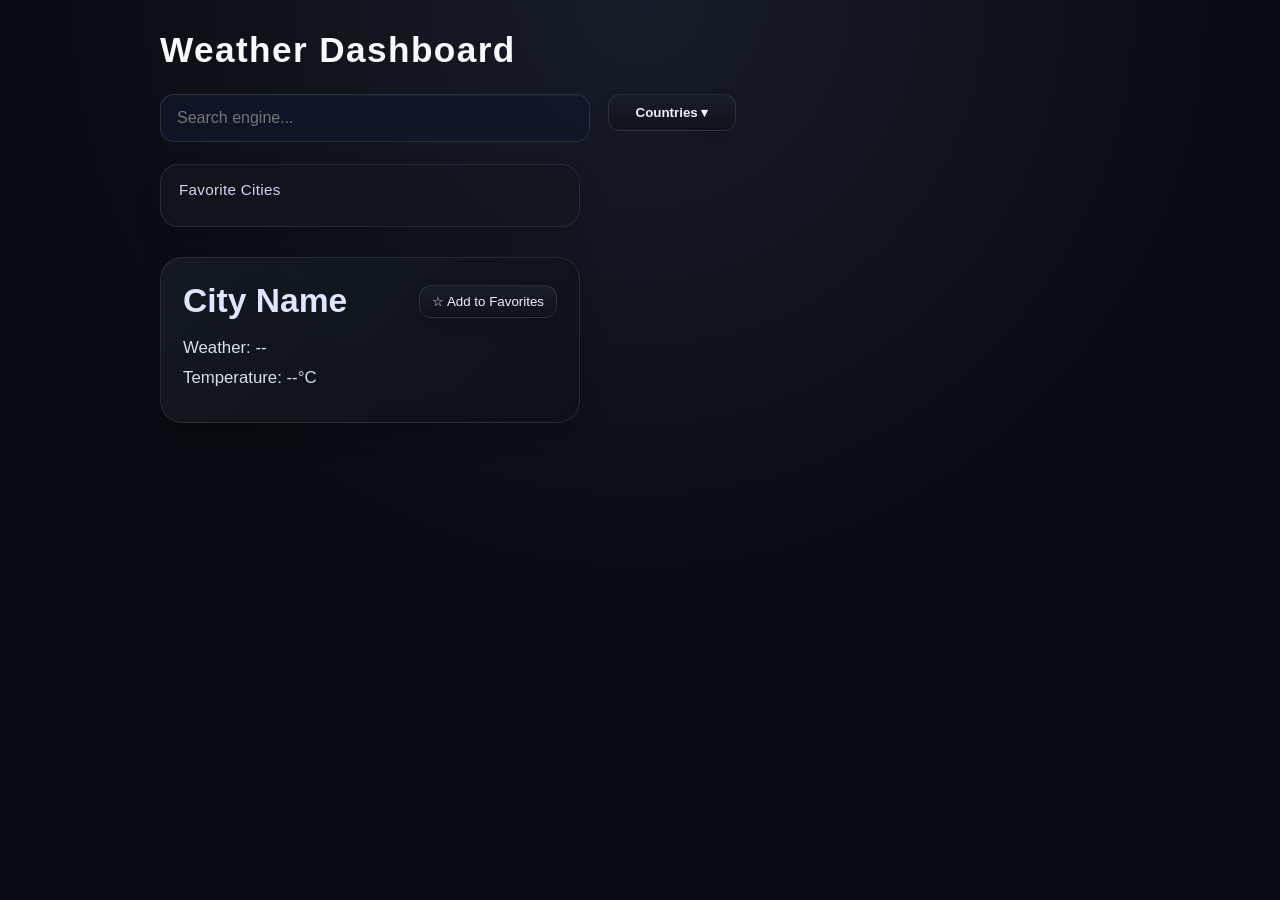
==== WeatherDashboard/wwwroot/index.html @ fb677e10 "Proje dosyası ekle." ====
﻿<!DOCTYPE html>
<html lang="tr">
<head>
    <meta charset="UTF-8" />
    <meta name="viewport" content="width=device-width, initial-scale=1.0" />
    <title>Weather Dashboard</title>
    <link rel="stylesheet" href="css/style.css" />
</head>
<body>
    <div class="page">
        <header class="topbar">
            <h1 class="header-title">Weather Dashboard</h1>
        </header>

        <div class="search-row">
            <section class="search-panel">
                <input type="text"
                       id="searchInput"
                       class="search-input"
                       placeholder="Search engine..."
                       autocomplete="off" />

                <ul id="searchResults" class="search-results" aria-live="polite"></ul>
            </section>

            <div class="country-area">
                <button type="button" id="mainCountryBtn" class="main-country-btn" aria-expanded="false">
                    Countries <span>▾</span>
                </button>

                <div class="country-dropdown">
                    <div class="country-item">
                        <button type="button" id="subCountryTurkey" class="sub-country-btn">Turkey</button>
                        <div class="city-menu">
                            <button type="button" class="city-btn">Antalya</button>
                            <button type="button" class="city-btn">Istanbul</button>
                            <button type="button" class="city-btn">Ankara</button>
                            <button type="button" class="city-btn">Izmir</button>
                            <button type="button" class="city-btn">Bursa</button>
                        </div>
                    </div>

                    <div class="country-item">
                        <button type="button" id="subCountryUSA" class="sub-country-btn">USA</button>
                        <div class="city-menu">
                            <button type="button" class="city-btn">New York</button>
                            <button type="button" class="city-btn">Los Angeles</button>
                            <button type="button" class="city-btn">Chicago</button>
                            <button type="button" class="city-btn">Houston</button>
                            <button type="button" class="city-btn">Miami</button>
                        </div>
                    </div>

                    <div class="country-item">
                        <button type="button" id="subCountryGermany" class="sub-country-btn">Germany</button>
                        <div class="city-menu">
                            <button type="button" class="city-btn">Berlin</button>
                            <button type="button" class="city-btn">Munich</button>
                            <button type="button" class="city-btn">Hamburg</button>
                            <button type="button" class="city-btn">Frankfurt</button>
                            <button type="button" class="city-btn">Cologne</button>
                        </div>
                    </div>

                    <div class="country-item">
                        <button type="button" id="subCountryFrance" class="sub-country-btn">France</button>
                        <div class="city-menu">
                            <button type="button" class="city-btn">Paris</button>
                            <button type="button" class="city-btn">Lyon</button>
                            <button type="button" class="city-btn">Marseille</button>
                            <button type="button" class="city-btn">Nice</button>
                            <button type="button" class="city-btn">Toulouse</button>
                        </div>
                    </div>

                    <div class="country-item">
                        <button type="button" id="subCountryUK" class="sub-country-btn">UK</button>
                        <div class="city-menu">
                            <button type="button" class="city-btn">London</button>
                            <button type="button" class="city-btn">Manchester</button>
                            <button type="button" class="city-btn">Birmingham</button>
                            <button type="button" class="city-btn">Leeds</button>
                            <button type="button" class="city-btn">Glasgow</button>
                        </div>
                    </div>
                </div>
            </div>
        </div>

        <div class="favorite-box">
            <h3>Favorite Cities</h3>
            <div class="favorite-list"></div>
        </div>

        <section class="weather-card">
            <div class="weather-header">
                <h2 id="cityName" class="weather-city">City Name</h2>
                <button id="favoriteToggle" type="button" class="favorite-toggle">☆ Add to Favorites</button>
            </div>
            <p class="weather-text">Weather: --</p>
            <p class="weather-text">Temperature: --°C</p>
        </section>
    </div>

    <script src="js/script.js"></script>
</body>
</html>
---- WeatherDashboard/wwwroot/css/style.css ----
* {
    box-sizing: border-box;
}

:root {
    --bg-deep: #05070b;
    --bg-mid: #101820;
    --panel: rgba(20, 24, 31, 0.78);
    --panel-strong: rgba(12, 16, 21, 0.94);
    --line: rgba(204, 214, 224, 0.14);
    --accent: #c7d9f8;
    --accent-2: #d7c8f7;
    --warm: #d9c27d;
    --rose: #e7d5f0;
    --text: #edf2f7;
    --muted: #d7dfe9;
}

body {
    margin: 0;
    font-family: "Segoe UI", Tahoma, Geneva, Verdana, sans-serif;
    background: radial-gradient(circle at top, #171d2a 0%, #090c12 52%);
    color: var(--text);
    padding: 30px;
    min-height: 100vh;
}

.page {
    max-width: 960px;
    margin: 0 auto;
}

.topbar {
    display: flex;
    align-items: center;
    justify-content: space-between;
    margin-bottom: 24px;
}

.header-title {
    margin: 0;
    font-size: 2.2rem;
    color: #f8fafc;
    letter-spacing: 0.04em;
}

.search-row {
    display: flex;
    align-items: flex-start;
    gap: 18px;
    flex-wrap: wrap;
}

.search-panel {
    position: relative;
    max-width: 430px;
    flex: 1 1 430px;
}

.search-input {
    width: 100%;
    padding: 14px 16px;
    border: 1px solid var(--line);
    border-radius: 14px;
    background: rgba(15, 23, 42, 0.8);
    color: var(--text);
    font-size: 1rem;
    outline: none;
    box-shadow: inset 0 1px 1px rgba(255, 255, 255, 0.04);
}

    .search-input:focus {
        border-color: var(--accent);
        box-shadow: 0 0 0 3px rgba(125, 211, 252, 0.18);
    }

.search-results {
    position: absolute;
    top: calc(100% + 8px);
    left: 0;
    right: 0;
    margin: 0;
    padding: 0;
    list-style: none;
    background: var(--panel-strong);
    border: 1px solid var(--line);
    border-radius: 14px;
    overflow: hidden;
    display: none;
    z-index: 30;
    box-shadow: 0 16px 30px rgba(0, 0, 0, 0.35);
}

    .search-results.active {
        display: block;
    }

    .search-results li {
        display: flex;
        align-items: center;
        justify-content: space-between;
        gap: 12px;
        padding: 12px 14px;
        color: var(--text);
        cursor: pointer;
        border-bottom: 1px solid rgba(148, 163, 184, 0.14);
    }

        .search-results li:last-child {
            border-bottom: none;
        }

        .search-results li:hover {
            background: rgba(125, 211, 252, 0.1);
        }

        .search-results li .flag {
            font-family: "Apple Color Emoji", "Segoe UI Emoji", "Noto Color Emoji", sans-serif;
            font-size: 1.2rem;
            line-height: 1;
            display: inline-block;
            transform: translateY(1px);
        }

.country-area {
    position: relative;
    z-index: 20;
}

.main-country-btn,
.sub-country-btn,
.favorite-city,
.city-btn,
.favorite-toggle {
    border: 1px solid rgba(210, 220, 235, 0.12);
    background: linear-gradient(180deg, rgba(25, 31, 42, 0.98) 0%, rgba(14, 18, 25, 0.98) 100%);
    color: var(--text);
    border-radius: 12px;
    transition: all 0.2s ease;
    box-shadow: 0 6px 16px rgba(0, 0, 0, 0.12);
}

.main-country-btn {
    padding: 10px 14px;
    min-width: 128px;
    font-weight: 600;
    cursor: pointer;
}

.sub-country-btn {
    width: 100%;
    text-align: left;
    padding: 12px 14px;
    background: transparent;
    border: none;
    border-bottom: 1px solid rgba(255, 255, 255, 0.08);
    border-radius: 0;
    cursor: default;
    pointer-events: none;
    user-select: none;
}

.country-dropdown {
    position: absolute;
    top: calc(100% + 8px);
    left: 0;
    min-width: 190px;
    background: var(--panel-strong);
    border: 1px solid var(--line);
    border-radius: 14px;
    overflow: visible;
    display: none;
    box-shadow: 0 16px 30px rgba(0, 0, 0, 0.35);
}

/* Yaln�zca JS ile 'open' class'� eklendi�inde g�ster */
.country-area.open .country-dropdown {
    display: block;
}

.country-item {
    position: relative;
}

    .country-item.open > .city-menu {
        display: block;
        visibility: visible;
        opacity: 1;
        z-index: 40;
    }

.city-menu {
    position: absolute;
    left: 100%;
    top: 0;
    min-width: 180px;
    background: var(--panel-strong);
    border: 1px solid var(--line);
    border-radius: 12px;
    overflow: hidden;
    display: none;
    visibility: hidden;
    opacity: 0;
    transition: opacity 0.15s ease;
    box-shadow: 0 16px 30px rgba(0, 0, 0, 0.35);
}

.city-btn {
    display: block;
    width: 100%;
    text-align: left;
    padding: 10px 12px;
    border: none;
    border-bottom: 1px solid rgba(255, 255, 255, 0.08);
    border-radius: 0;
    background: transparent;
    cursor: pointer;
}

    .city-btn:last-child {
        border-bottom: none;
    }

.favorite-box {
    margin-top: 22px;
    width: 420px;
    background: rgba(18, 22, 29, 0.7);
    border: 1px solid rgba(204, 214, 224, 0.12);
    border-radius: 18px;
    padding: 16px 18px;
    box-shadow: 0 14px 28px rgba(3, 5, 9, 0.14);
}

    .favorite-box h3 {
        margin: 0 0 12px;
        color: #d9d0f7;
        font-size: 0.95rem;
        letter-spacing: 0.02em;
        text-transform: none;
        font-weight: 500;
    }

.favorite-list {
    display: flex;
    flex-wrap: wrap;
    gap: 8px;
}

.favorite-city {
    padding: 8px 12px;
    background: rgba(205, 214, 255, 0.06);
    border-color: rgba(214, 195, 255, 0.25);
    color: #eef2ff;
    cursor: pointer;
}

    .favorite-city.active,
    .favorite-toggle.active {
        background: rgba(217, 194, 125, 0.1);
        border-color: rgba(217, 194, 125, 0.35);
        color: #f1e3b0;
    }

.favorite-toggle {
    padding: 8px 12px;
    font-weight: 500;
    cursor: pointer;
}

    .favorite-city:hover,
    .main-country-btn:hover,
    .city-btn:hover,
    .favorite-toggle:hover {
        transform: translateY(-1px);
        border-color: rgba(214, 195, 255, 0.5);
        box-shadow: 0 8px 18px rgba(130, 150, 200, 0.12);
    }

.weather-card {
    margin-top: 30px;
    max-width: 420px;
    padding: 24px 22px;
    border-radius: 22px;
    background: linear-gradient(135deg, rgba(21, 27, 35, 0.94) 0%, rgba(12, 17, 22, 0.94) 100%);
    border: 1px solid rgba(214, 195, 255, 0.12);
    box-shadow: 0 12px 24px rgba(0, 0, 0, 0.18);
}

.weather-header {
    display: flex;
    align-items: center;
    justify-content: space-between;
    gap: 12px;
    margin-bottom: 18px;
}

.weather-city {
    margin: 0;
    color: #dfe6ff;
    font-size: 2.1rem;
    font-weight: 600;
}

.weather-text {
    margin: 10px 0;
    color: var(--muted);
    font-size: 1.05rem;
}
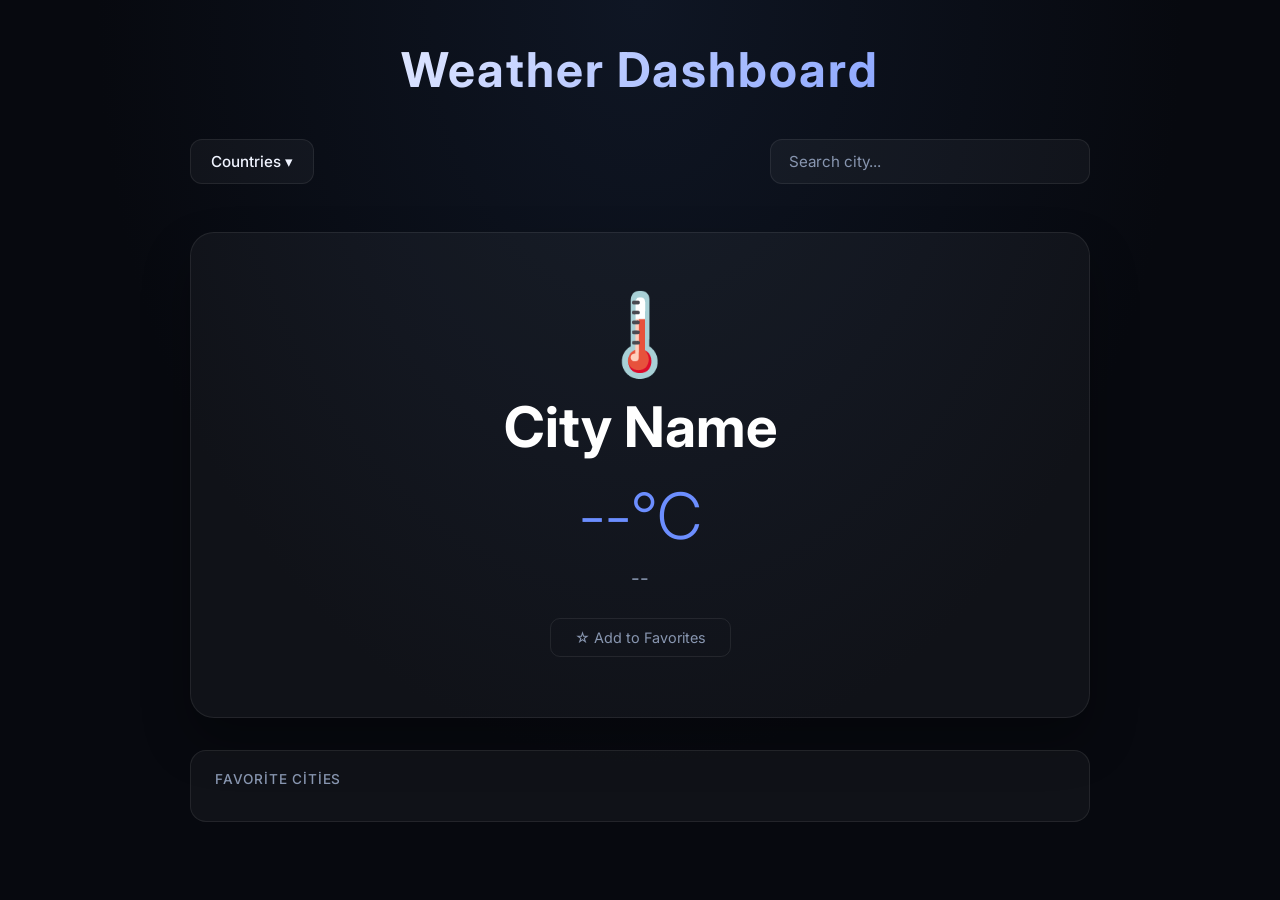
==== commit f1552085: "Fix styles, dropdowns, and weather card binding" ====
--- a/WeatherDashboard/wwwroot/index.html
+++ b/WeatherDashboard/wwwroot/index.html
@@ -4,104 +4,179 @@
     <meta charset="UTF-8" />
     <meta name="viewport" content="width=device-width, initial-scale=1.0" />
     <title>Weather Dashboard</title>
+    <link rel="preconnect" href="https://fonts.googleapis.com" />
+    <link href="https://fonts.googleapis.com/css2?family=Inter:wght@300;400;500;600;700&display=swap" rel="stylesheet" />
     <link rel="stylesheet" href="css/style.css" />
 </head>
 <body>
     <div class="page">
-        <header class="topbar">
-            <h1 class="header-title">Weather Dashboard</h1>
-        </header>
 
-        <div class="search-row">
-            <section class="search-panel">
-                <input type="text"
-                       id="searchInput"
-                       class="search-input"
-                       placeholder="Search engine..."
-                       autocomplete="off" />
+        <h1 class="header-title">Weather Dashboard</h1>
 
-                <ul id="searchResults" class="search-results" aria-live="polite"></ul>
-            </section>
-
+        <div class="top-bar">
+            <!-- Sol: Countries -->
             <div class="country-area">
-                <button type="button" id="mainCountryBtn" class="main-country-btn" aria-expanded="false">
+                <button type="button" id="mainCountryBtn" class="main-country-btn">
                     Countries <span>▾</span>
                 </button>
+                <div class="country-dropdown">
 
-                <div class="country-dropdown">
                     <div class="country-item">
-                        <button type="button" id="subCountryTurkey" class="sub-country-btn">Turkey</button>
+                        <button type="button" class="sub-country-btn">🇹🇷 Turkey</button>
                         <div class="city-menu">
-                            <button type="button" class="city-btn">Antalya</button>
-                            <button type="button" class="city-btn">Istanbul</button>
-                            <button type="button" class="city-btn">Ankara</button>
-                            <button type="button" class="city-btn">Izmir</button>
-                            <button type="button" class="city-btn">Bursa</button>
+                            <button class="city-btn">Istanbul</button>
+                            <button class="city-btn">Ankara</button>
+                            <button class="city-btn">Izmir</button>
+                            <button class="city-btn">Antalya</button>
+                            <button class="city-btn">Bursa</button>
+                            <button class="city-btn">Adana</button>
+                            <button class="city-btn">Trabzon</button>
                         </div>
                     </div>
 
                     <div class="country-item">
-                        <button type="button" id="subCountryUSA" class="sub-country-btn">USA</button>
+                        <button type="button" class="sub-country-btn">🇺🇸 USA</button>
                         <div class="city-menu">
-                            <button type="button" class="city-btn">New York</button>
-                            <button type="button" class="city-btn">Los Angeles</button>
-                            <button type="button" class="city-btn">Chicago</button>
-                            <button type="button" class="city-btn">Houston</button>
-                            <button type="button" class="city-btn">Miami</button>
+                            <button class="city-btn">New York</button>
+                            <button class="city-btn">Los Angeles</button>
+                            <button class="city-btn">Chicago</button>
+                            <button class="city-btn">Houston</button>
+                            <button class="city-btn">Miami</button>
+                            <button class="city-btn">Seattle</button>
+                            <button class="city-btn">Boston</button>
                         </div>
                     </div>
 
                     <div class="country-item">
-                        <button type="button" id="subCountryGermany" class="sub-country-btn">Germany</button>
+                        <button type="button" class="sub-country-btn">🇩🇪 Germany</button>
                         <div class="city-menu">
-                            <button type="button" class="city-btn">Berlin</button>
-                            <button type="button" class="city-btn">Munich</button>
-                            <button type="button" class="city-btn">Hamburg</button>
-                            <button type="button" class="city-btn">Frankfurt</button>
-                            <button type="button" class="city-btn">Cologne</button>
+                            <button class="city-btn">Berlin</button>
+                            <button class="city-btn">Munich</button>
+                            <button class="city-btn">Hamburg</button>
+                            <button class="city-btn">Frankfurt</button>
+                            <button class="city-btn">Cologne</button>
+                            <button class="city-btn">Stuttgart</button>
+                            <button class="city-btn">Düsseldorf</button>
                         </div>
                     </div>
 
                     <div class="country-item">
-                        <button type="button" id="subCountryFrance" class="sub-country-btn">France</button>
+                        <button type="button" class="sub-country-btn">🇫🇷 France</button>
                         <div class="city-menu">
-                            <button type="button" class="city-btn">Paris</button>
-                            <button type="button" class="city-btn">Lyon</button>
-                            <button type="button" class="city-btn">Marseille</button>
-                            <button type="button" class="city-btn">Nice</button>
-                            <button type="button" class="city-btn">Toulouse</button>
+                            <button class="city-btn">Paris</button>
+                            <button class="city-btn">Lyon</button>
+                            <button class="city-btn">Marseille</button>
+                            <button class="city-btn">Nice</button>
+                            <button class="city-btn">Toulouse</button>
+                            <button class="city-btn">Bordeaux</button>
+                            <button class="city-btn">Strasbourg</button>
                         </div>
                     </div>
 
                     <div class="country-item">
-                        <button type="button" id="subCountryUK" class="sub-country-btn">UK</button>
+                        <button type="button" class="sub-country-btn">🇬🇧 UK</button>
                         <div class="city-menu">
-                            <button type="button" class="city-btn">London</button>
-                            <button type="button" class="city-btn">Manchester</button>
-                            <button type="button" class="city-btn">Birmingham</button>
-                            <button type="button" class="city-btn">Leeds</button>
-                            <button type="button" class="city-btn">Glasgow</button>
+                            <button class="city-btn">London</button>
+                            <button class="city-btn">Manchester</button>
+                            <button class="city-btn">Birmingham</button>
+                            <button class="city-btn">Leeds</button>
+                            <button class="city-btn">Glasgow</button>
+                            <button class="city-btn">Edinburgh</button>
+                            <button class="city-btn">Bristol</button>
                         </div>
                     </div>
+
+                    <div class="country-item">
+                        <button type="button" class="sub-country-btn">🇯🇵 Japan</button>
+                        <div class="city-menu">
+                            <button class="city-btn">Tokyo</button>
+                            <button class="city-btn">Osaka</button>
+                            <button class="city-btn">Kyoto</button>
+                            <button class="city-btn">Hiroshima</button>
+                            <button class="city-btn">Sapporo</button>
+                            <button class="city-btn">Nagoya</button>
+                            <button class="city-btn">Fukuoka</button>
+                        </div>
+                    </div>
+
+                    <div class="country-item">
+                        <button type="button" class="sub-country-btn">🇮🇹 Italy</button>
+                        <div class="city-menu">
+                            <button class="city-btn">Rome</button>
+                            <button class="city-btn">Milan</button>
+                            <button class="city-btn">Venice</button>
+                            <button class="city-btn">Florence</button>
+                            <button class="city-btn">Naples</button>
+                            <button class="city-btn">Turin</button>
+                            <button class="city-btn">Bologna</button>
+                        </div>
+                    </div>
+
+                    <div class="country-item">
+                        <button type="button" class="sub-country-btn">🇪🇸 Spain</button>
+                        <div class="city-menu">
+                            <button class="city-btn">Madrid</button>
+                            <button class="city-btn">Barcelona</button>
+                            <button class="city-btn">Seville</button>
+                            <button class="city-btn">Valencia</button>
+                            <button class="city-btn">Bilbao</button>
+                            <button class="city-btn">Malaga</button>
+                            <button class="city-btn">Zaragoza</button>
+                        </div>
+                    </div>
+
+                    <div class="country-item">
+                        <button type="button" class="sub-country-btn">🇧🇷 Brazil</button>
+                        <div class="city-menu">
+                            <button class="city-btn">São Paulo</button>
+                            <button class="city-btn">Rio de Janeiro</button>
+                            <button class="city-btn">Brasília</button>
+                            <button class="city-btn">Salvador</button>
+                            <button class="city-btn">Fortaleza</button>
+                            <button class="city-btn">Curitiba</button>
+                            <button class="city-btn">Manaus</button>
+                        </div>
+                    </div>
+
+                    <div class="country-item">
+                        <button type="button" class="sub-country-btn">🇦🇺 Australia</button>
+                        <div class="city-menu">
+                            <button class="city-btn">Sydney</button>
+                            <button class="city-btn">Melbourne</button>
+                            <button class="city-btn">Brisbane</button>
+                            <button class="city-btn">Perth</button>
+                            <button class="city-btn">Adelaide</button>
+                            <button class="city-btn">Canberra</button>
+                            <button class="city-btn">Darwin</button>
+                        </div>
+                    </div>
+
                 </div>
+            </div>
+
+            <!-- Sağ: Arama -->
+            <div class="search-panel">
+                <input type="text" id="searchInput" class="search-input" placeholder="Search city..." autocomplete="off" />
+                <ul id="searchResults" class="search-results"></ul>
             </div>
         </div>
 
+        <!-- Ana weather card -->
+        <div class="weather-card">
+            <div class="weather-emoji" id="weatherEmoji">🌡️</div>
+            <h2 id="cityName" class="weather-city">City Name</h2>
+            <div class="weather-temp" id="weatherTemp">--°C</div>
+            <div class="weather-desc" id="weatherDesc">--</div>
+            <button id="favoriteToggle" type="button" class="favorite-toggle">☆ Add to Favorites</button>
+        </div>
+
+        <!-- Favorites -->
         <div class="favorite-box">
             <h3>Favorite Cities</h3>
             <div class="favorite-list"></div>
         </div>
 
-        <section class="weather-card">
-            <div class="weather-header">
-                <h2 id="cityName" class="weather-city">City Name</h2>
-                <button id="favoriteToggle" type="button" class="favorite-toggle">☆ Add to Favorites</button>
-            </div>
-            <p class="weather-text">Weather: --</p>
-            <p class="weather-text">Temperature: --°C</p>
-        </section>
     </div>
-
     <script src="js/script.js"></script>
 </body>
 </html>
--- a/WeatherDashboard/wwwroot/css/style.css
+++ b/WeatherDashboard/wwwroot/css/style.css
@@ -1,77 +1,185 @@
 * {
     box-sizing: border-box;
+    margin: 0;
+    padding: 0;
 }
 
 :root {
-    --bg-deep: #05070b;
-    --bg-mid: #101820;
-    --panel: rgba(20, 24, 31, 0.78);
-    --panel-strong: rgba(12, 16, 21, 0.94);
-    --line: rgba(204, 214, 224, 0.14);
-    --accent: #c7d9f8;
-    --accent-2: #d7c8f7;
-    --warm: #d9c27d;
-    --rose: #e7d5f0;
-    --text: #edf2f7;
-    --muted: #d7dfe9;
+    --bg: #07090f;
+    --panel: rgba(255, 255, 255, 0.04);
+    --panel-border: rgba(255, 255, 255, 0.08);
+    --accent: #6c8eff;
+    --text: #f0f4ff;
+    --muted: #8896b0;
 }
 
 body {
-    margin: 0;
-    font-family: "Segoe UI", Tahoma, Geneva, Verdana, sans-serif;
-    background: radial-gradient(circle at top, #171d2a 0%, #090c12 52%);
+    font-family: 'Inter', sans-serif;
+    background: radial-gradient(ellipse at top, #0f1624 0%, #07090f 60%);
     color: var(--text);
-    padding: 30px;
     min-height: 100vh;
+    padding: 40px 24px;
 }
 
 .page {
-    max-width: 960px;
+    max-width: 900px;
     margin: 0 auto;
 }
 
-.topbar {
+.header-title {
+    text-align: center;
+    font-size: 3rem;
+    font-weight: 700;
+    letter-spacing: 0.04em;
+    margin-bottom: 40px;
+    background: linear-gradient(135deg, #fff 0%, #6c8eff 100%);
+    -webkit-background-clip: text;
+    -webkit-text-fill-color: transparent;
+}
+
+/* TOP BAR */
+.top-bar {
     display: flex;
-    align-items: center;
     justify-content: space-between;
-    margin-bottom: 24px;
-}
-
-.header-title {
-    margin: 0;
-    font-size: 2.2rem;
-    color: #f8fafc;
-    letter-spacing: 0.04em;
-}
-
-.search-row {
-    display: flex;
     align-items: flex-start;
-    gap: 18px;
-    flex-wrap: wrap;
-}
-
+    gap: 16px;
+    margin-bottom: 48px;
+    position: relative;
+    z-index: 100;
+}
+
+/* COUNTRIES */
+.country-area {
+    position: relative;
+}
+
+.main-country-btn {
+    padding: 12px 20px;
+    background: var(--panel);
+    border: 1px solid var(--panel-border);
+    border-radius: 12px;
+    color: var(--text);
+    font-size: 0.95rem;
+    font-weight: 500;
+    cursor: pointer;
+    font-family: 'Inter', sans-serif;
+    transition: all 0.2s;
+}
+
+    .main-country-btn:hover {
+        background: rgba(255, 255, 255, 0.08);
+        border-color: var(--accent);
+    }
+
+.country-dropdown {
+    position: absolute;
+    top: calc(100% + 8px);
+    left: 0;
+    min-width: 200px;
+    background: #0f1624;
+    border: 1px solid var(--panel-border);
+    border-radius: 14px;
+    overflow: visible;
+    display: none;
+    box-shadow: 0 20px 40px rgba(0, 0, 0, 0.5);
+}
+
+.country-area.open .country-dropdown {
+    display: block;
+}
+
+.country-item {
+    position: relative;
+}
+
+.sub-country-btn {
+    width: 100%;
+    text-align: left;
+    padding: 11px 16px;
+    background: transparent;
+    border: none;
+    border-bottom: 1px solid var(--panel-border);
+    color: var(--text);
+    font-size: 0.9rem;
+    font-family: 'Inter', sans-serif;
+    cursor: default;
+    pointer-events: none;
+    user-select: none;
+}
+
+.country-item:last-child .sub-country-btn {
+    border-bottom: none;
+}
+
+.city-menu {
+    position: absolute;
+    left: 100%;
+    top: 0;
+    min-width: 180px;
+    background: #0f1624;
+    border: 1px solid var(--panel-border);
+    border-radius: 12px;
+    overflow: hidden;
+    display: none;
+    box-shadow: 0 20px 40px rgba(0, 0, 0, 0.5);
+    z-index: 200;
+}
+
+.country-item.open .city-menu {
+    display: block;
+}
+
+.city-btn {
+    display: block;
+    width: 100%;
+    text-align: left;
+    padding: 10px 14px;
+    background: transparent;
+    border: none;
+    border-bottom: 1px solid var(--panel-border);
+    color: var(--muted);
+    font-size: 0.88rem;
+    font-family: 'Inter', sans-serif;
+    cursor: pointer;
+    transition: all 0.15s;
+}
+
+    .city-btn:last-child {
+        border-bottom: none;
+    }
+
+    .city-btn:hover {
+        background: rgba(108, 142, 255, 0.1);
+        color: var(--text);
+        padding-left: 20px;
+    }
+
+/* SEARCH */
 .search-panel {
     position: relative;
-    max-width: 430px;
-    flex: 1 1 430px;
+    width: 320px;
 }
 
 .search-input {
     width: 100%;
-    padding: 14px 16px;
-    border: 1px solid var(--line);
-    border-radius: 14px;
-    background: rgba(15, 23, 42, 0.8);
+    padding: 12px 18px;
+    background: var(--panel);
+    border: 1px solid var(--panel-border);
+    border-radius: 12px;
     color: var(--text);
-    font-size: 1rem;
+    font-size: 0.95rem;
+    font-family: 'Inter', sans-serif;
     outline: none;
-    box-shadow: inset 0 1px 1px rgba(255, 255, 255, 0.04);
+    transition: all 0.2s;
 }
 
     .search-input:focus {
         border-color: var(--accent);
-        box-shadow: 0 0 0 3px rgba(125, 211, 252, 0.18);
+        box-shadow: 0 0 0 3px rgba(108, 142, 255, 0.15);
+    }
+
+    .search-input::placeholder {
+        color: var(--muted);
     }
 
 .search-results {
@@ -79,16 +187,14 @@
     top: calc(100% + 8px);
     left: 0;
     right: 0;
-    margin: 0;
-    padding: 0;
     list-style: none;
-    background: var(--panel-strong);
-    border: 1px solid var(--line);
-    border-radius: 14px;
+    background: #0f1624;
+    border: 1px solid var(--panel-border);
+    border-radius: 12px;
     overflow: hidden;
     display: none;
-    z-index: 30;
-    box-shadow: 0 16px 30px rgba(0, 0, 0, 0.35);
+    z-index: 200;
+    box-shadow: 0 20px 40px rgba(0, 0, 0, 0.5);
 }
 
     .search-results.active {
@@ -97,13 +203,13 @@
 
     .search-results li {
         display: flex;
+        justify-content: space-between;
         align-items: center;
-        justify-content: space-between;
-        gap: 12px;
-        padding: 12px 14px;
-        color: var(--text);
+        padding: 12px 16px;
         cursor: pointer;
-        border-bottom: 1px solid rgba(148, 163, 184, 0.14);
+        border-bottom: 1px solid var(--panel-border);
+        font-size: 0.9rem;
+        transition: background 0.15s;
     }
 
         .search-results li:last-child {
@@ -111,133 +217,84 @@
         }
 
         .search-results li:hover {
-            background: rgba(125, 211, 252, 0.1);
+            background: rgba(108, 142, 255, 0.1);
         }
 
-        .search-results li .flag {
-            font-family: "Apple Color Emoji", "Segoe UI Emoji", "Noto Color Emoji", sans-serif;
-            font-size: 1.2rem;
-            line-height: 1;
-            display: inline-block;
-            transform: translateY(1px);
-        }
-
-.country-area {
-    position: relative;
-    z-index: 20;
-}
-
-.main-country-btn,
-.sub-country-btn,
-.favorite-city,
-.city-btn,
+/* WEATHER CARD */
+.weather-card {
+    background: var(--panel);
+    border: 1px solid var(--panel-border);
+    border-radius: 24px;
+    padding: 60px 40px;
+    text-align: center;
+    margin-bottom: 32px;
+    box-shadow: 0 24px 48px rgba(0, 0, 0, 0.3);
+}
+
+.weather-emoji {
+    font-size: 5rem;
+    margin-bottom: 20px;
+    line-height: 1;
+}
+
+.weather-city {
+    font-size: 3.5rem;
+    font-weight: 700;
+    margin-bottom: 16px;
+    color: #fff;
+}
+
+.weather-temp {
+    font-size: 4rem;
+    font-weight: 300;
+    color: var(--accent);
+    margin-bottom: 12px;
+}
+
+.weather-desc {
+    font-size: 1.2rem;
+    color: var(--muted);
+    text-transform: capitalize;
+    margin-bottom: 28px;
+}
+
 .favorite-toggle {
-    border: 1px solid rgba(210, 220, 235, 0.12);
-    background: linear-gradient(180deg, rgba(25, 31, 42, 0.98) 0%, rgba(14, 18, 25, 0.98) 100%);
-    color: var(--text);
-    border-radius: 12px;
-    transition: all 0.2s ease;
-    box-shadow: 0 6px 16px rgba(0, 0, 0, 0.12);
-}
-
-.main-country-btn {
-    padding: 10px 14px;
-    min-width: 128px;
-    font-weight: 600;
+    padding: 10px 24px;
+    background: transparent;
+    border: 1px solid var(--panel-border);
+    border-radius: 10px;
+    color: var(--muted);
+    font-size: 0.9rem;
+    font-family: 'Inter', sans-serif;
     cursor: pointer;
-}
-
-.sub-country-btn {
-    width: 100%;
-    text-align: left;
-    padding: 12px 14px;
-    background: transparent;
-    border: none;
-    border-bottom: 1px solid rgba(255, 255, 255, 0.08);
-    border-radius: 0;
-    cursor: default;
-    pointer-events: none;
-    user-select: none;
-}
-
-.country-dropdown {
-    position: absolute;
-    top: calc(100% + 8px);
-    left: 0;
-    min-width: 190px;
-    background: var(--panel-strong);
-    border: 1px solid var(--line);
-    border-radius: 14px;
-    overflow: visible;
-    display: none;
-    box-shadow: 0 16px 30px rgba(0, 0, 0, 0.35);
-}
-
-/* Yaln�zca JS ile 'open' class'� eklendi�inde g�ster */
-.country-area.open .country-dropdown {
-    display: block;
-}
-
-.country-item {
-    position: relative;
-}
-
-    .country-item.open > .city-menu {
-        display: block;
-        visibility: visible;
-        opacity: 1;
-        z-index: 40;
-    }
-
-.city-menu {
-    position: absolute;
-    left: 100%;
-    top: 0;
-    min-width: 180px;
-    background: var(--panel-strong);
-    border: 1px solid var(--line);
-    border-radius: 12px;
-    overflow: hidden;
-    display: none;
-    visibility: hidden;
-    opacity: 0;
-    transition: opacity 0.15s ease;
-    box-shadow: 0 16px 30px rgba(0, 0, 0, 0.35);
-}
-
-.city-btn {
-    display: block;
-    width: 100%;
-    text-align: left;
-    padding: 10px 12px;
-    border: none;
-    border-bottom: 1px solid rgba(255, 255, 255, 0.08);
-    border-radius: 0;
-    background: transparent;
-    cursor: pointer;
-}
-
-    .city-btn:last-child {
-        border-bottom: none;
-    }
-
+    transition: all 0.2s;
+}
+
+    .favorite-toggle:hover {
+        border-color: var(--accent);
+        color: var(--text);
+    }
+
+    .favorite-toggle.active {
+        border-color: #f1c40f;
+        color: #f1c40f;
+    }
+
+/* FAVORITES */
 .favorite-box {
-    margin-top: 22px;
-    width: 420px;
-    background: rgba(18, 22, 29, 0.7);
-    border: 1px solid rgba(204, 214, 224, 0.12);
-    border-radius: 18px;
-    padding: 16px 18px;
-    box-shadow: 0 14px 28px rgba(3, 5, 9, 0.14);
+    background: var(--panel);
+    border: 1px solid var(--panel-border);
+    border-radius: 16px;
+    padding: 20px 24px;
 }
 
     .favorite-box h3 {
-        margin: 0 0 12px;
-        color: #d9d0f7;
-        font-size: 0.95rem;
-        letter-spacing: 0.02em;
-        text-transform: none;
+        font-size: 0.85rem;
+        color: var(--muted);
         font-weight: 500;
+        letter-spacing: 0.06em;
+        text-transform: uppercase;
+        margin-bottom: 14px;
     }
 
 .favorite-list {
@@ -247,62 +304,23 @@
 }
 
 .favorite-city {
-    padding: 8px 12px;
-    background: rgba(205, 214, 255, 0.06);
-    border-color: rgba(214, 195, 255, 0.25);
-    color: #eef2ff;
+    padding: 8px 16px;
+    background: transparent;
+    border: 1px solid var(--panel-border);
+    border-radius: 8px;
+    color: var(--muted);
+    font-size: 0.88rem;
+    font-family: 'Inter', sans-serif;
     cursor: pointer;
-}
-
-    .favorite-city.active,
-    .favorite-toggle.active {
-        background: rgba(217, 194, 125, 0.1);
-        border-color: rgba(217, 194, 125, 0.35);
-        color: #f1e3b0;
-    }
-
-.favorite-toggle {
-    padding: 8px 12px;
-    font-weight: 500;
-    cursor: pointer;
-}
-
-    .favorite-city:hover,
-    .main-country-btn:hover,
-    .city-btn:hover,
-    .favorite-toggle:hover {
-        transform: translateY(-1px);
-        border-color: rgba(214, 195, 255, 0.5);
-        box-shadow: 0 8px 18px rgba(130, 150, 200, 0.12);
-    }
-
-.weather-card {
-    margin-top: 30px;
-    max-width: 420px;
-    padding: 24px 22px;
-    border-radius: 22px;
-    background: linear-gradient(135deg, rgba(21, 27, 35, 0.94) 0%, rgba(12, 17, 22, 0.94) 100%);
-    border: 1px solid rgba(214, 195, 255, 0.12);
-    box-shadow: 0 12px 24px rgba(0, 0, 0, 0.18);
-}
-
-.weather-header {
-    display: flex;
-    align-items: center;
-    justify-content: space-between;
-    gap: 12px;
-    margin-bottom: 18px;
-}
-
-.weather-city {
-    margin: 0;
-    color: #dfe6ff;
-    font-size: 2.1rem;
-    font-weight: 600;
-}
-
-.weather-text {
-    margin: 10px 0;
-    color: var(--muted);
-    font-size: 1.05rem;
-}
+    transition: all 0.2s;
+}
+
+    .favorite-city:hover {
+        border-color: var(--accent);
+        color: var(--text);
+    }
+
+    .favorite-city.active {
+        border-color: #f1c40f;
+        color: #f1c40f;
+    }
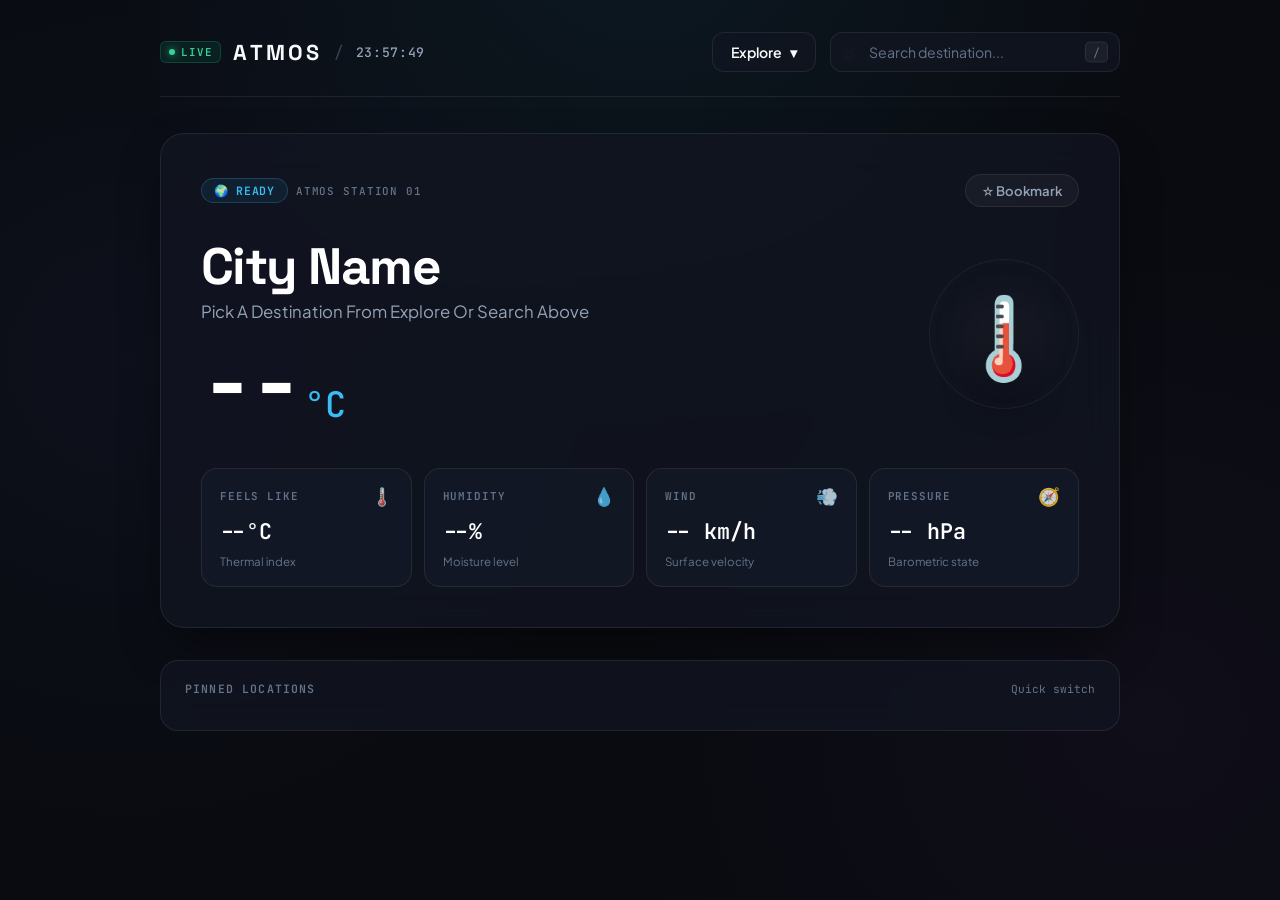
==== commit 063f540c: "feat: Redesign to ATMOS Bento weather dashboard, add night detection and smooth hover navigation" ====
--- a/WeatherDashboard/wwwroot/index.html
+++ b/WeatherDashboard/wwwroot/index.html
@@ -1,24 +1,31 @@
-﻿<!DOCTYPE html>
+<!DOCTYPE html>
 <html lang="tr">
 <head>
     <meta charset="UTF-8" />
     <meta name="viewport" content="width=device-width, initial-scale=1.0" />
-    <title>Weather Dashboard</title>
+    <title>ATMOS — Weather Intelligence</title>
     <link rel="preconnect" href="https://fonts.googleapis.com" />
-    <link href="https://fonts.googleapis.com/css2?family=Inter:wght@300;400;500;600;700&display=swap" rel="stylesheet" />
+    <link rel="preconnect" href="https://fonts.gstatic.com" crossorigin />
+    <link href="https://fonts.googleapis.com/css2?family=JetBrains+Mono:wght@400;500;600&family=Plus+Jakarta+Sans:wght@400;500;600;700&family=Space+Grotesk:wght@500;600;700&display=swap" rel="stylesheet" />
     <link rel="stylesheet" href="css/style.css" />
 </head>
 <body>
     <div class="page">
 
-        <h1 class="header-title">Weather Dashboard</h1>
-
-        <div class="top-bar">
-            <!-- Sol: Countries -->
-            <div class="country-area">
-                <button type="button" id="mainCountryBtn" class="main-country-btn">
-                    Countries <span>▾</span>
-                </button>
+        <header class="app-header">
+            <div class="brand">
+                <div class="brand-badge"><span class="pulse-dot"></span> LIVE</div>
+                <span class="brand-name">ATMOS</span>
+                <span class="brand-sep">/</span>
+                <span class="live-clock" id="liveClock">--:--</span>
+            </div>
+
+            <div class="top-bar">
+                <!-- Sol: Countries -->
+                <div class="country-area">
+                    <button type="button" id="mainCountryBtn" class="main-country-btn">
+                        <span>Explore</span> <span>▾</span>
+                    </button>
                 <div class="country-dropdown">
 
                     <div class="country-item">
@@ -156,25 +163,86 @@
 
             <!-- Sağ: Arama -->
             <div class="search-panel">
-                <input type="text" id="searchInput" class="search-input" placeholder="Search city..." autocomplete="off" />
+                <span class="search-symbol">⌕</span>
+                <input type="text" id="searchInput" class="search-input" placeholder="Search destination..." autocomplete="off" />
+                <span class="search-shortcut">/</span>
                 <ul id="searchResults" class="search-results"></ul>
             </div>
         </div>
-
-        <!-- Ana weather card -->
-        <div class="weather-card">
-            <div class="weather-emoji" id="weatherEmoji">🌡️</div>
-            <h2 id="cityName" class="weather-city">City Name</h2>
-            <div class="weather-temp" id="weatherTemp">--°C</div>
-            <div class="weather-desc" id="weatherDesc">--</div>
-            <button id="favoriteToggle" type="button" class="favorite-toggle">☆ Add to Favorites</button>
-        </div>
-
-        <!-- Favorites -->
-        <div class="favorite-box">
-            <h3>Favorite Cities</h3>
-            <div class="favorite-list"></div>
-        </div>
+    </header>
+
+    <!-- Main Weather Bento Stage -->
+    <div class="weather-card" id="weatherCard">
+        <div class="card-meta">
+            <div class="badge-group">
+                <span class="weather-badge" id="dayNightBadge">🌍 READY</span>
+                <span class="station-badge">ATMOS STATION 01</span>
+            </div>
+            <button id="favoriteToggle" type="button" class="favorite-toggle">☆ Bookmark</button>
+        </div>
+
+        <div class="card-hero">
+            <div class="hero-left">
+                <h2 id="cityName" class="weather-city">Select City</h2>
+                <div class="weather-desc" id="weatherDesc">Pick a destination from Explore or search above</div>
+                <div class="weather-temp-wrapper">
+                    <span class="weather-temp" id="weatherTemp">--</span>
+                    <span class="weather-unit">°C</span>
+                </div>
+            </div>
+
+            <div class="hero-right">
+                <div class="art-halo">
+                    <span class="weather-emoji" id="weatherEmoji">🌡️</span>
+                </div>
+            </div>
+        </div>
+
+        <!-- Telemetry Bento Grid -->
+        <div class="weather-details" id="weatherDetails">
+            <div class="detail-card">
+                <div class="detail-top">
+                    <span class="detail-label">FEELS LIKE</span>
+                    <span class="detail-icon">🌡️</span>
+                </div>
+                <div class="detail-val" id="feelsLike">--°C</div>
+                <span class="detail-caption">Thermal index</span>
+            </div>
+            <div class="detail-card">
+                <div class="detail-top">
+                    <span class="detail-label">HUMIDITY</span>
+                    <span class="detail-icon">💧</span>
+                </div>
+                <div class="detail-val" id="humidity">--%</div>
+                <span class="detail-caption">Moisture level</span>
+            </div>
+            <div class="detail-card">
+                <div class="detail-top">
+                    <span class="detail-label">WIND</span>
+                    <span class="detail-icon">💨</span>
+                </div>
+                <div class="detail-val" id="windSpeed">-- km/h</div>
+                <span class="detail-caption">Surface velocity</span>
+            </div>
+            <div class="detail-card">
+                <div class="detail-top">
+                    <span class="detail-label">PRESSURE</span>
+                    <span class="detail-icon">🧭</span>
+                </div>
+                <div class="detail-val" id="pressure">-- hPa</div>
+                <span class="detail-caption">Barometric state</span>
+            </div>
+        </div>
+    </div>
+
+    <!-- Favorites -->
+    <div class="favorite-box">
+        <div class="fav-header">
+            <h3>PINNED LOCATIONS</h3>
+            <span class="fav-hint">Quick switch</span>
+        </div>
+        <div class="favorite-list"></div>
+    </div>
 
     </div>
     <script src="js/script.js"></script>
--- a/WeatherDashboard/wwwroot/css/style.css
+++ b/WeatherDashboard/wwwroot/css/style.css
@@ -1,3 +1,8 @@
+/* ==========================================================================
+   ATMOS — Modern Bespoke Weather Intelligence Design System
+   Typography: Space Grotesk (Headings) | Plus Jakarta Sans (UI) | JetBrains Mono (Telemetry)
+   ========================================================================== */
+
 * {
     box-sizing: border-box;
     margin: 0;
@@ -5,91 +10,197 @@
 }
 
 :root {
-    --bg: #07090f;
-    --panel: rgba(255, 255, 255, 0.04);
-    --panel-border: rgba(255, 255, 255, 0.08);
-    --accent: #6c8eff;
-    --text: #f0f4ff;
-    --muted: #8896b0;
+    --bg-base: #090b10;
+    --bg-surface: rgba(18, 22, 34, 0.75);
+    --bg-card: rgba(23, 29, 45, 0.55);
+    --bg-card-hover: rgba(30, 38, 59, 0.7);
+    
+    --border-hairline: rgba(255, 255, 255, 0.08);
+    --border-active: rgba(110, 160, 255, 0.35);
+    --border-highlight: rgba(255, 255, 255, 0.15);
+
+    --text-primary: #f8fafc;
+    --text-secondary: #94a3b8;
+    --text-muted: #64748b;
+    --text-accent: #38bdf8;
+
+    --font-heading: 'Space Grotesk', -apple-system, BlinkMacSystemFont, sans-serif;
+    --font-sans: 'Plus Jakarta Sans', -apple-system, BlinkMacSystemFont, sans-serif;
+    --font-mono: 'JetBrains Mono', monospace;
+
+    --ease-out: cubic-bezier(0.16, 1, 0.3, 1);
 }
 
 body {
-    font-family: 'Inter', sans-serif;
-    background: radial-gradient(ellipse at top, #0f1624 0%, #07090f 60%);
-    color: var(--text);
+    font-family: var(--font-sans);
+    background-color: var(--bg-base);
+    background-image: 
+        radial-gradient(circle at 50% -10%, rgba(56, 189, 248, 0.08) 0%, transparent 45%),
+        radial-gradient(circle at 10% 40%, rgba(99, 102, 241, 0.05) 0%, transparent 40%),
+        radial-gradient(circle at 90% 80%, rgba(168, 85, 247, 0.04) 0%, transparent 40%);
+    background-attachment: fixed;
+    color: var(--text-primary);
     min-height: 100vh;
-    padding: 40px 24px;
+    padding: 32px 20px 60px;
+    -webkit-font-smoothing: antialiased;
+    -moz-osx-font-smoothing: grayscale;
 }
 
 .page {
-    max-width: 900px;
+    max-width: 960px;
     margin: 0 auto;
 }
 
-.header-title {
-    text-align: center;
-    font-size: 3rem;
+/* ==========================================================================
+   TOP APPLICATION BAR
+   ========================================================================== */
+
+.app-header {
+    display: flex;
+    justify-content: space-between;
+    align-items: center;
+    gap: 20px;
+    margin-bottom: 36px;
+    padding-bottom: 24px;
+    border-bottom: 1px solid var(--border-hairline);
+    flex-wrap: wrap;
+}
+
+.brand {
+    display: flex;
+    align-items: center;
+    gap: 12px;
+}
+
+.brand-badge {
+    display: inline-flex;
+    align-items: center;
+    gap: 6px;
+    font-family: var(--font-mono);
+    font-size: 0.68rem;
+    font-weight: 600;
+    letter-spacing: 0.08em;
+    color: #34d399;
+    background: rgba(16, 185, 129, 0.1);
+    border: 1px solid rgba(16, 185, 129, 0.25);
+    padding: 3px 8px;
+    border-radius: 6px;
+}
+
+.pulse-dot {
+    width: 6px;
+    height: 6px;
+    background-color: #34d399;
+    border-radius: 50%;
+    box-shadow: 0 0 8px #34d399;
+    animation: livePulse 2s ease-in-out infinite;
+}
+
+@keyframes livePulse {
+    0%, 100% { opacity: 1; transform: scale(1); }
+    50% { opacity: 0.4; transform: scale(0.8); }
+}
+
+.brand-name {
+    font-family: var(--font-heading);
+    font-size: 1.35rem;
     font-weight: 700;
-    letter-spacing: 0.04em;
-    margin-bottom: 40px;
-    background: linear-gradient(135deg, #fff 0%, #6c8eff 100%);
-    -webkit-background-clip: text;
-    -webkit-text-fill-color: transparent;
-}
-
-/* TOP BAR */
+    letter-spacing: 0.14em;
+    color: var(--text-primary);
+}
+
+.brand-sep {
+    color: var(--text-muted);
+    font-family: var(--font-mono);
+    opacity: 0.5;
+}
+
+.live-clock {
+    font-family: var(--font-mono);
+    font-size: 0.82rem;
+    font-weight: 500;
+    color: var(--text-secondary);
+    letter-spacing: 0.05em;
+}
+
 .top-bar {
     display: flex;
-    justify-content: space-between;
-    align-items: flex-start;
-    gap: 16px;
-    margin-bottom: 48px;
+    align-items: center;
+    gap: 14px;
     position: relative;
     z-index: 100;
 }
 
-/* COUNTRIES */
+/* ==========================================================================
+   CONTROLS: COUNTRIES & SEARCH
+   ========================================================================== */
+
 .country-area {
     position: relative;
 }
 
 .main-country-btn {
-    padding: 12px 20px;
-    background: var(--panel);
-    border: 1px solid var(--panel-border);
+    display: inline-flex;
+    align-items: center;
+    gap: 8px;
+    padding: 10px 18px;
+    background: var(--bg-surface);
+    border: 1px solid var(--border-hairline);
     border-radius: 12px;
-    color: var(--text);
-    font-size: 0.95rem;
-    font-weight: 500;
+    color: var(--text-primary);
+    font-family: var(--font-sans);
+    font-size: 0.88rem;
+    font-weight: 600;
     cursor: pointer;
-    font-family: 'Inter', sans-serif;
-    transition: all 0.2s;
-}
-
-    .main-country-btn:hover {
-        background: rgba(255, 255, 255, 0.08);
-        border-color: var(--accent);
-    }
+    transition: all 0.2s var(--ease-out);
+    backdrop-filter: blur(16px);
+}
+
+.main-country-btn:hover {
+    background: var(--bg-card-hover);
+    border-color: var(--border-highlight);
+    color: #fff;
+}
 
 .country-dropdown {
     position: absolute;
     top: calc(100% + 8px);
     left: 0;
-    min-width: 200px;
-    background: #0f1624;
-    border: 1px solid var(--panel-border);
+    min-width: 220px;
+    background: rgba(14, 18, 28, 0.96);
+    border: 1px solid var(--border-hairline);
     border-radius: 14px;
     overflow: visible;
     display: none;
-    box-shadow: 0 20px 40px rgba(0, 0, 0, 0.5);
+    box-shadow: 0 24px 50px rgba(0, 0, 0, 0.7);
+    backdrop-filter: blur(24px);
+    -webkit-backdrop-filter: blur(24px);
 }
 
 .country-area.open .country-dropdown {
     display: block;
+    animation: fadeIn 0.15s ease;
+}
+
+@keyframes fadeIn {
+    from { opacity: 0; transform: translateY(-4px); }
+    to { opacity: 1; transform: translateY(0); }
 }
 
 .country-item {
     position: relative;
+}
+
+/* Hover bridge to make mouse movement to submenu 100% reliable */
+.country-item.open::after {
+    content: '';
+    position: absolute;
+    top: 0;
+    bottom: 0;
+    right: -20px;
+    width: 30px;
+    background: transparent;
+    z-index: 150;
 }
 
 .sub-country-btn {
@@ -98,10 +209,11 @@
     padding: 11px 16px;
     background: transparent;
     border: none;
-    border-bottom: 1px solid var(--panel-border);
-    color: var(--text);
-    font-size: 0.9rem;
-    font-family: 'Inter', sans-serif;
+    border-bottom: 1px solid rgba(255, 255, 255, 0.04);
+    color: var(--text-primary);
+    font-size: 0.88rem;
+    font-family: var(--font-sans);
+    font-weight: 500;
     cursor: default;
     pointer-events: none;
     user-select: none;
@@ -115,72 +227,102 @@
     position: absolute;
     left: 100%;
     top: 0;
-    min-width: 180px;
-    background: #0f1624;
-    border: 1px solid var(--panel-border);
-    border-radius: 12px;
+    min-width: 190px;
+    background: rgba(14, 18, 28, 0.98);
+    border: 1px solid var(--border-hairline);
+    border-radius: 14px;
     overflow: hidden;
     display: none;
-    box-shadow: 0 20px 40px rgba(0, 0, 0, 0.5);
+    box-shadow: 0 24px 50px rgba(0, 0, 0, 0.7);
     z-index: 200;
+    backdrop-filter: blur(24px);
+    -webkit-backdrop-filter: blur(24px);
 }
 
 .country-item.open .city-menu {
     display: block;
+    animation: fadeIn 0.15s ease;
 }
 
 .city-btn {
     display: block;
     width: 100%;
     text-align: left;
-    padding: 10px 14px;
+    padding: 9px 16px;
     background: transparent;
     border: none;
-    border-bottom: 1px solid var(--panel-border);
-    color: var(--muted);
-    font-size: 0.88rem;
-    font-family: 'Inter', sans-serif;
+    border-bottom: 1px solid rgba(255, 255, 255, 0.04);
+    color: var(--text-secondary);
+    font-size: 0.86rem;
+    font-family: var(--font-sans);
     cursor: pointer;
-    transition: all 0.15s;
-}
-
-    .city-btn:last-child {
-        border-bottom: none;
-    }
-
-    .city-btn:hover {
-        background: rgba(108, 142, 255, 0.1);
-        color: var(--text);
-        padding-left: 20px;
-    }
-
-/* SEARCH */
+    transition: all 0.15s ease;
+}
+
+.city-btn:last-child {
+    border-bottom: none;
+}
+
+.city-btn:hover {
+    background: rgba(56, 189, 248, 0.1);
+    color: #fff;
+    padding-left: 20px;
+}
+
+/* SEARCH INPUT */
 .search-panel {
     position: relative;
-    width: 320px;
+    width: 290px;
+}
+
+.search-symbol {
+    position: absolute;
+    left: 14px;
+    top: 50%;
+    transform: translateY(-50%);
+    color: var(--text-muted);
+    font-size: 1.1rem;
+    pointer-events: none;
 }
 
 .search-input {
     width: 100%;
-    padding: 12px 18px;
-    background: var(--panel);
-    border: 1px solid var(--panel-border);
+    padding: 10px 42px 10px 38px;
+    background: var(--bg-surface);
+    border: 1px solid var(--border-hairline);
     border-radius: 12px;
-    color: var(--text);
-    font-size: 0.95rem;
-    font-family: 'Inter', sans-serif;
+    color: var(--text-primary);
+    font-size: 0.88rem;
+    font-family: var(--font-sans);
     outline: none;
-    transition: all 0.2s;
-}
-
-    .search-input:focus {
-        border-color: var(--accent);
-        box-shadow: 0 0 0 3px rgba(108, 142, 255, 0.15);
-    }
-
-    .search-input::placeholder {
-        color: var(--muted);
-    }
+    transition: all 0.2s var(--ease-out);
+    backdrop-filter: blur(16px);
+}
+
+.search-input:focus {
+    border-color: var(--text-accent);
+    background: rgba(22, 28, 44, 0.85);
+    box-shadow: 0 0 0 3px rgba(56, 189, 248, 0.15);
+}
+
+.search-input::placeholder {
+    color: var(--text-muted);
+}
+
+.search-shortcut {
+    position: absolute;
+    right: 12px;
+    top: 50%;
+    transform: translateY(-50%);
+    font-family: var(--font-mono);
+    font-size: 0.72rem;
+    color: var(--text-muted);
+    background: rgba(255, 255, 255, 0.05);
+    border: 1px solid rgba(255, 255, 255, 0.08);
+    padding: 2px 7px;
+    border-radius: 5px;
+    pointer-events: none;
+}
 
 .search-results {
     position: absolute;
@@ -188,114 +330,359 @@
     left: 0;
     right: 0;
     list-style: none;
-    background: #0f1624;
-    border: 1px solid var(--panel-border);
-    border-radius: 12px;
+    background: rgba(14, 18, 28, 0.96);
+    border: 1px solid var(--border-hairline);
+    border-radius: 14px;
     overflow: hidden;
     display: none;
     z-index: 200;
-    box-shadow: 0 20px 40px rgba(0, 0, 0, 0.5);
-}
-
-    .search-results.active {
-        display: block;
-    }
-
-    .search-results li {
-        display: flex;
-        justify-content: space-between;
-        align-items: center;
-        padding: 12px 16px;
-        cursor: pointer;
-        border-bottom: 1px solid var(--panel-border);
-        font-size: 0.9rem;
-        transition: background 0.15s;
-    }
-
-        .search-results li:last-child {
-            border-bottom: none;
-        }
-
-        .search-results li:hover {
-            background: rgba(108, 142, 255, 0.1);
-        }
-
-/* WEATHER CARD */
+    box-shadow: 0 24px 50px rgba(0, 0, 0, 0.7);
+    backdrop-filter: blur(24px);
+    -webkit-backdrop-filter: blur(24px);
+}
+
+.search-results.active {
+    display: block;
+}
+
+.search-results li {
+    display: flex;
+    justify-content: space-between;
+    align-items: center;
+    padding: 11px 16px;
+    cursor: pointer;
+    border-bottom: 1px solid rgba(255, 255, 255, 0.04);
+    font-size: 0.88rem;
+    color: var(--text-secondary);
+    transition: all 0.15s ease;
+}
+
+.search-results li:last-child {
+    border-bottom: none;
+}
+
+.search-results li:hover {
+    background: rgba(56, 189, 248, 0.1);
+    color: var(--text-primary);
+}
+
+/* ==========================================================================
+   MAIN BENTO WEATHER STAGE
+   ========================================================================== */
+
 .weather-card {
-    background: var(--panel);
-    border: 1px solid var(--panel-border);
+    background: var(--bg-surface);
+    border: 1px solid var(--border-hairline);
     border-radius: 24px;
-    padding: 60px 40px;
-    text-align: center;
+    padding: 40px;
     margin-bottom: 32px;
-    box-shadow: 0 24px 48px rgba(0, 0, 0, 0.3);
+    backdrop-filter: blur(20px);
+    -webkit-backdrop-filter: blur(20px);
+    box-shadow: 0 20px 50px -15px rgba(0, 0, 0, 0.6);
+    position: relative;
+    overflow: hidden;
+    transition: all 0.45s var(--ease-out);
+}
+
+/* Top Meta Row inside Card */
+.card-meta {
+    display: flex;
+    justify-content: space-between;
+    align-items: center;
+    margin-bottom: 32px;
+    flex-wrap: wrap;
+    gap: 12px;
+}
+
+.badge-group {
+    display: flex;
+    align-items: center;
+    gap: 8px;
+}
+
+.weather-badge {
+    font-family: var(--font-mono);
+    font-size: 0.72rem;
+    font-weight: 600;
+    letter-spacing: 0.06em;
+    color: var(--text-accent);
+    background: rgba(56, 189, 248, 0.08);
+    border: 1px solid rgba(56, 189, 248, 0.22);
+    padding: 4px 12px;
+    border-radius: 20px;
+}
+
+.station-badge {
+    font-family: var(--font-mono);
+    font-size: 0.68rem;
+    font-weight: 500;
+    color: var(--text-muted);
+    letter-spacing: 0.08em;
+}
+
+.favorite-toggle {
+    font-family: var(--font-sans);
+    font-size: 0.82rem;
+    font-weight: 600;
+    color: var(--text-secondary);
+    background: rgba(255, 255, 255, 0.04);
+    border: 1px solid var(--border-hairline);
+    padding: 7px 16px;
+    border-radius: 20px;
+    cursor: pointer;
+    transition: all 0.2s ease;
+}
+
+.favorite-toggle:hover {
+    color: #fff;
+    border-color: var(--border-highlight);
+    background: rgba(255, 255, 255, 0.08);
+}
+
+.favorite-toggle.active {
+    color: #fbbf24;
+    border-color: rgba(251, 191, 36, 0.4);
+    background: rgba(251, 191, 36, 0.08);
+}
+
+/* Hero Content (Two Columns) */
+.card-hero {
+    display: flex;
+    justify-content: space-between;
+    align-items: center;
+    gap: 24px;
+    margin-bottom: 40px;
+}
+
+.hero-left {
+    flex: 1;
+}
+
+.weather-city {
+    font-family: var(--font-heading);
+    font-size: 3.2rem;
+    font-weight: 700;
+    line-height: 1.1;
+    color: #ffffff;
+    letter-spacing: -0.03em;
+    margin-bottom: 6px;
+}
+
+.weather-desc {
+    font-size: 1.05rem;
+    color: var(--text-secondary);
+    text-transform: capitalize;
+    margin-bottom: 24px;
+}
+
+.weather-temp-wrapper {
+    display: inline-flex;
+    align-items: baseline;
+    gap: 4px;
+}
+
+.weather-temp {
+    font-family: var(--font-mono);
+    font-size: 5.5rem;
+    font-weight: 700;
+    line-height: 0.9;
+    color: #ffffff;
+    letter-spacing: -0.04em;
+}
+
+.weather-unit {
+    font-family: var(--font-mono);
+    font-size: 2.2rem;
+    font-weight: 500;
+    color: var(--text-accent);
+}
+
+/* Right Art Orb */
+.hero-right {
+    display: flex;
+    justify-content: center;
+    align-items: center;
+}
+
+.art-halo {
+    width: 150px;
+    height: 150px;
+    border-radius: 50%;
+    background: radial-gradient(circle, rgba(255, 255, 255, 0.05) 0%, transparent 70%);
+    border: 1px solid rgba(255, 255, 255, 0.06);
+    display: flex;
+    justify-content: center;
+    align-items: center;
+    position: relative;
+    box-shadow: inset 0 0 30px rgba(255, 255, 255, 0.02);
 }
 
 .weather-emoji {
     font-size: 5rem;
-    margin-bottom: 20px;
     line-height: 1;
-}
-
-.weather-city {
-    font-size: 3.5rem;
-    font-weight: 700;
-    margin-bottom: 16px;
-    color: #fff;
-}
-
-.weather-temp {
-    font-size: 4rem;
-    font-weight: 300;
-    color: var(--accent);
-    margin-bottom: 12px;
-}
-
-.weather-desc {
-    font-size: 1.2rem;
-    color: var(--muted);
-    text-transform: capitalize;
-    margin-bottom: 28px;
-}
-
-.favorite-toggle {
-    padding: 10px 24px;
-    background: transparent;
-    border: 1px solid var(--panel-border);
-    border-radius: 10px;
-    color: var(--muted);
-    font-size: 0.9rem;
-    font-family: 'Inter', sans-serif;
-    cursor: pointer;
-    transition: all 0.2s;
-}
-
-    .favorite-toggle:hover {
-        border-color: var(--accent);
-        color: var(--text);
-    }
-
-    .favorite-toggle.active {
-        border-color: #f1c40f;
-        color: #f1c40f;
-    }
-
-/* FAVORITES */
+    filter: drop-shadow(0 10px 20px rgba(0, 0, 0, 0.5));
+    animation: gentleFloat 4s ease-in-out infinite;
+    user-select: none;
+}
+
+@keyframes gentleFloat {
+    0%, 100% { transform: translateY(0px); }
+    50% { transform: translateY(-8px); }
+}
+
+.emoji-pop {
+    animation: emblemPop 0.4s var(--ease-out);
+}
+
+@keyframes emblemPop {
+    0% { transform: scale(0.6); opacity: 0; }
+    80% { transform: scale(1.1); }
+    100% { transform: scale(1); opacity: 1; }
+}
+
+/* ==========================================================================
+   BENTO TELEMETRY GRID
+   ========================================================================== */
+
+.weather-details {
+    display: grid;
+    grid-template-columns: repeat(4, 1fr);
+    gap: 12px;
+}
+
+.detail-card {
+    background: var(--bg-card);
+    border: 1px solid var(--border-hairline);
+    border-radius: 16px;
+    padding: 16px 18px;
+    transition: all 0.2s var(--ease-out);
+}
+
+.detail-card:hover {
+    background: var(--bg-card-hover);
+    border-color: var(--border-highlight);
+    transform: translateY(-2px);
+}
+
+.detail-top {
+    display: flex;
+    justify-content: space-between;
+    align-items: center;
+    margin-bottom: 10px;
+}
+
+.detail-label {
+    font-family: var(--font-mono);
+    font-size: 0.68rem;
+    font-weight: 600;
+    letter-spacing: 0.08em;
+    color: var(--text-muted);
+}
+
+.detail-icon {
+    font-size: 1.1rem;
+    opacity: 0.8;
+}
+
+.detail-val {
+    font-family: var(--font-mono);
+    font-size: 1.35rem;
+    font-weight: 600;
+    color: #ffffff;
+    margin-bottom: 4px;
+}
+
+.detail-caption {
+    font-size: 0.72rem;
+    color: var(--text-muted);
+}
+
+/* ==========================================================================
+   DYNAMIC ATMOSPHERIC THEMES
+   ========================================================================== */
+
+.weather-card.theme-night {
+    border-color: rgba(168, 85, 247, 0.25);
+    background: linear-gradient(135deg, rgba(17, 18, 36, 0.85) 0%, rgba(10, 12, 20, 0.8) 100%);
+    box-shadow: 0 24px 60px -15px rgba(0, 0, 0, 0.8), 0 0 40px rgba(168, 85, 247, 0.1);
+}
+
+.weather-card.theme-night .art-halo {
+    border-color: rgba(168, 85, 247, 0.25);
+    box-shadow: 0 0 35px rgba(168, 85, 247, 0.15);
+}
+
+.weather-card.theme-sunny {
+    border-color: rgba(245, 158, 11, 0.25);
+    background: linear-gradient(135deg, rgba(28, 20, 14, 0.85) 0%, rgba(12, 12, 18, 0.8) 100%);
+    box-shadow: 0 24px 60px -15px rgba(0, 0, 0, 0.8), 0 0 40px rgba(245, 158, 11, 0.1);
+}
+
+.weather-card.theme-sunny .art-halo {
+    border-color: rgba(245, 158, 11, 0.25);
+    box-shadow: 0 0 35px rgba(245, 158, 11, 0.15);
+}
+
+.weather-card.theme-rain {
+    border-color: rgba(56, 189, 248, 0.25);
+    background: linear-gradient(135deg, rgba(13, 24, 38, 0.85) 0%, rgba(10, 14, 22, 0.8) 100%);
+    box-shadow: 0 24px 60px -15px rgba(0, 0, 0, 0.8), 0 0 40px rgba(56, 189, 248, 0.1);
+}
+
+.weather-card.theme-rain .art-halo {
+    border-color: rgba(56, 189, 248, 0.25);
+    box-shadow: 0 0 35px rgba(56, 189, 248, 0.15);
+}
+
+.weather-card.theme-storm {
+    border-color: rgba(234, 179, 8, 0.25);
+    background: linear-gradient(135deg, rgba(24, 18, 40, 0.85) 0%, rgba(10, 10, 20, 0.8) 100%);
+    box-shadow: 0 24px 60px -15px rgba(0, 0, 0, 0.8), 0 0 40px rgba(234, 179, 8, 0.1);
+}
+
+.weather-card.theme-snow {
+    border-color: rgba(226, 232, 240, 0.3);
+    background: linear-gradient(135deg, rgba(20, 26, 38, 0.85) 0%, rgba(11, 14, 20, 0.8) 100%);
+    box-shadow: 0 24px 60px -15px rgba(0, 0, 0, 0.8), 0 0 40px rgba(226, 232, 240, 0.1);
+}
+
+.weather-card.theme-cloudy {
+    border-color: rgba(148, 163, 184, 0.2);
+    background: linear-gradient(135deg, rgba(18, 22, 32, 0.85) 0%, rgba(11, 14, 20, 0.8) 100%);
+}
+
+/* ==========================================================================
+   PINNED LOCATIONS (FAVORITES)
+   ========================================================================== */
+
 .favorite-box {
-    background: var(--panel);
-    border: 1px solid var(--panel-border);
-    border-radius: 16px;
+    background: var(--bg-surface);
+    border: 1px solid var(--border-hairline);
+    border-radius: 18px;
     padding: 20px 24px;
-}
-
-    .favorite-box h3 {
-        font-size: 0.85rem;
-        color: var(--muted);
-        font-weight: 500;
-        letter-spacing: 0.06em;
-        text-transform: uppercase;
-        margin-bottom: 14px;
-    }
+    backdrop-filter: blur(16px);
+}
+
+.fav-header {
+    display: flex;
+    justify-content: space-between;
+    align-items: center;
+    margin-bottom: 14px;
+}
+
+.fav-header h3 {
+    font-family: var(--font-mono);
+    font-size: 0.72rem;
+    font-weight: 600;
+    letter-spacing: 0.1em;
+    color: var(--text-muted);
+}
+
+.fav-hint {
+    font-family: var(--font-mono);
+    font-size: 0.7rem;
+    color: var(--text-muted);
+}
 
 .favorite-list {
     display: flex;
@@ -304,23 +691,76 @@
 }
 
 .favorite-city {
-    padding: 8px 16px;
-    background: transparent;
-    border: 1px solid var(--panel-border);
+    font-family: var(--font-sans);
+    font-size: 0.82rem;
+    font-weight: 500;
+    padding: 6px 14px;
+    background: rgba(255, 255, 255, 0.04);
+    border: 1px solid var(--border-hairline);
     border-radius: 8px;
-    color: var(--muted);
-    font-size: 0.88rem;
-    font-family: 'Inter', sans-serif;
+    color: var(--text-secondary);
     cursor: pointer;
-    transition: all 0.2s;
-}
-
-    .favorite-city:hover {
-        border-color: var(--accent);
-        color: var(--text);
-    }
-
-    .favorite-city.active {
-        border-color: #f1c40f;
-        color: #f1c40f;
-    }
+    transition: all 0.18s ease;
+}
+
+.favorite-city:hover {
+    background: rgba(56, 189, 248, 0.1);
+    border-color: rgba(56, 189, 248, 0.3);
+    color: #ffffff;
+    transform: translateY(-1px);
+}
+
+.favorite-city.active {
+    border-color: rgba(251, 191, 36, 0.4);
+    color: #fbbf24;
+    background: rgba(251, 191, 36, 0.08);
+}
+
+/* ==========================================================================
+   RESPONSIVE LAYOUT (MOBILE & TABLET)
+   ========================================================================== */
+
+@media (max-width: 768px) {
+    .app-header {
+        flex-direction: column;
+        align-items: stretch;
+        gap: 16px;
+    }
+
+    .top-bar {
+        flex-direction: column;
+        width: 100%;
+    }
+
+    .country-area, .search-panel {
+        width: 100%;
+    }
+
+    .main-country-btn {
+        width: 100%;
+        justify-content: space-between;
+    }
+
+    .card-hero {
+        flex-direction: column-reverse;
+        align-items: flex-start;
+        gap: 20px;
+    }
+
+    .hero-right {
+        align-self: center;
+    }
+
+    .weather-city {
+        font-size: 2.4rem;
+    }
+
+    .weather-temp {
+        font-size: 4.2rem;
+    }
+
+    .weather-details {
+        grid-template-columns: repeat(2, 1fr);
+    }
+}
+
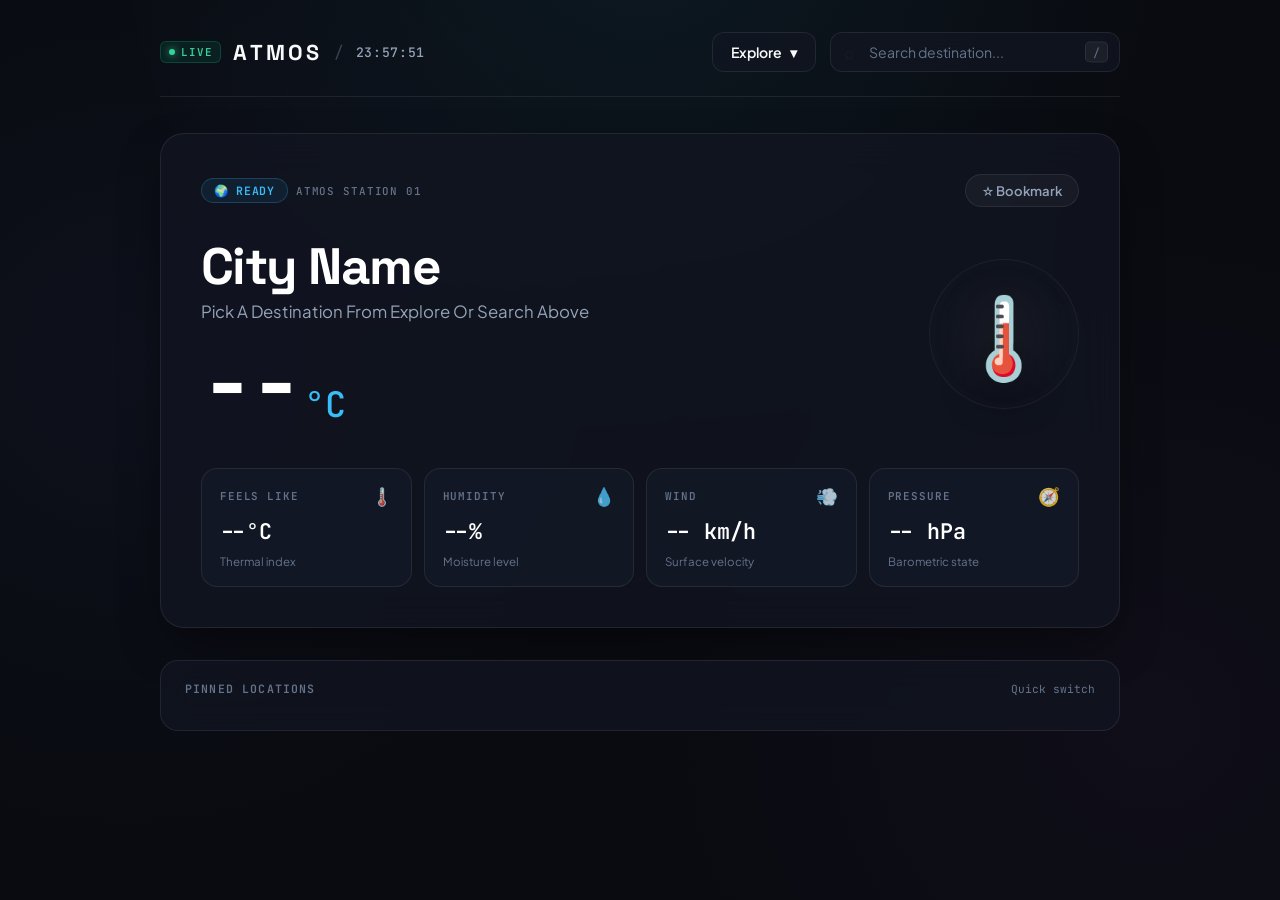
==== commit 2bdfe779: "Add new cities" ====
--- a/WeatherDashboard/wwwroot/index.html
+++ b/WeatherDashboard/wwwroot/index.html
@@ -36,7 +36,7 @@
                             <button class="city-btn">Izmir</button>
                             <button class="city-btn">Antalya</button>
                             <button class="city-btn">Bursa</button>
-                            <button class="city-btn">Adana</button>
+                            <button class="city-btn">Giresun</button>
                             <button class="city-btn">Trabzon</button>
                         </div>
                     </div>
@@ -50,7 +50,20 @@
                             <button class="city-btn">Houston</button>
                             <button class="city-btn">Miami</button>
                             <button class="city-btn">Seattle</button>
-                            <button class="city-btn">Boston</button>
+                            <button class="city-btn">San Francisco</button>
+                        </div>
+                    </div>
+
+                    <div class="country-item">
+                        <button type="button" class="sub-country-btn">🇬🇧 UK</button>
+                        <div class="city-menu">
+                            <button class="city-btn">London</button>
+                            <button class="city-btn">Manchester</button>
+                            <button class="city-btn">Birmingham</button>
+                            <button class="city-btn">Leeds</button>
+                            <button class="city-btn">Glasgow</button>
+                            <button class="city-btn">Edinburgh</button>
+                            <button class="city-btn">Liverpool</button>
                         </div>
                     </div>
 
@@ -81,15 +94,27 @@
                     </div>
 
                     <div class="country-item">
-                        <button type="button" class="sub-country-btn">🇬🇧 UK</button>
-                        <div class="city-menu">
-                            <button class="city-btn">London</button>
-                            <button class="city-btn">Manchester</button>
-                            <button class="city-btn">Birmingham</button>
-                            <button class="city-btn">Leeds</button>
-                            <button class="city-btn">Glasgow</button>
-                            <button class="city-btn">Edinburgh</button>
-                            <button class="city-btn">Bristol</button>
+                        <button type="button" class="sub-country-btn">🇮🇹 Italy</button>
+                        <div class="city-menu">
+                            <button class="city-btn">Rome</button>
+                            <button class="city-btn">Milan</button>
+                            <button class="city-btn">Venice</button>
+                            <button class="city-btn">Florence</button>
+                            <button class="city-btn">Naples</button>
+                            <button class="city-btn">Turin</button>
+                            <button class="city-btn">Bologna</button>
+                        </div>
+                    </div>
+
+                    <div class="country-item">
+                        <button type="button" class="sub-country-btn">🇪🇸 Spain</button>
+                        <div class="city-menu">
+                            <button class="city-btn">Madrid</button>
+                            <button class="city-btn">Barcelona</button>
+                            <button class="city-btn">Seville</button>
+                            <button class="city-btn">Valencia</button>
+                            <button class="city-btn">Bilbao</button>
+                            <button class="city-btn">Malaga</button>
                         </div>
                     </div>
 
@@ -107,28 +132,55 @@
                     </div>
 
                     <div class="country-item">
-                        <button type="button" class="sub-country-btn">🇮🇹 Italy</button>
-                        <div class="city-menu">
-                            <button class="city-btn">Rome</button>
-                            <button class="city-btn">Milan</button>
-                            <button class="city-btn">Venice</button>
-                            <button class="city-btn">Florence</button>
-                            <button class="city-btn">Naples</button>
-                            <button class="city-btn">Turin</button>
-                            <button class="city-btn">Bologna</button>
-                        </div>
-                    </div>
-
-                    <div class="country-item">
-                        <button type="button" class="sub-country-btn">🇪🇸 Spain</button>
-                        <div class="city-menu">
-                            <button class="city-btn">Madrid</button>
-                            <button class="city-btn">Barcelona</button>
-                            <button class="city-btn">Seville</button>
-                            <button class="city-btn">Valencia</button>
-                            <button class="city-btn">Bilbao</button>
-                            <button class="city-btn">Malaga</button>
-                            <button class="city-btn">Zaragoza</button>
+                        <button type="button" class="sub-country-btn">🇳🇱 Netherlands</button>
+                        <div class="city-menu">
+                            <button class="city-btn">Amsterdam</button>
+                            <button class="city-btn">Rotterdam</button>
+                            <button class="city-btn">The Hague</button>
+                            <button class="city-btn">Utrecht</button>
+                            <button class="city-btn">Eindhoven</button>
+                        </div>
+                    </div>
+
+                    <div class="country-item">
+                        <button type="button" class="sub-country-btn">🇨🇭 Switzerland</button>
+                        <div class="city-menu">
+                            <button class="city-btn">Zurich</button>
+                            <button class="city-btn">Geneva</button>
+                            <button class="city-btn">Basel</button>
+                            <button class="city-btn">Bern</button>
+                            <button class="city-btn">Lausanne</button>
+                        </div>
+                    </div>
+
+                    <div class="country-item">
+                        <button type="button" class="sub-country-btn">🇦🇪 UAE</button>
+                        <div class="city-menu">
+                            <button class="city-btn">Dubai</button>
+                            <button class="city-btn">Abu Dhabi</button>
+                            <button class="city-btn">Sharjah</button>
+                        </div>
+                    </div>
+
+                    <div class="country-item">
+                        <button type="button" class="sub-country-btn">🇨🇦 Canada</button>
+                        <div class="city-menu">
+                            <button class="city-btn">Toronto</button>
+                            <button class="city-btn">Vancouver</button>
+                            <button class="city-btn">Montreal</button>
+                            <button class="city-btn">Calgary</button>
+                            <button class="city-btn">Ottawa</button>
+                        </div>
+                    </div>
+
+                    <div class="country-item">
+                        <button type="button" class="sub-country-btn">🇦🇺 Australia</button>
+                        <div class="city-menu">
+                            <button class="city-btn">Sydney</button>
+                            <button class="city-btn">Melbourne</button>
+                            <button class="city-btn">Brisbane</button>
+                            <button class="city-btn">Perth</button>
+                            <button class="city-btn">Adelaide</button>
                         </div>
                     </div>
 
@@ -140,21 +192,27 @@
                             <button class="city-btn">Brasília</button>
                             <button class="city-btn">Salvador</button>
                             <button class="city-btn">Fortaleza</button>
-                            <button class="city-btn">Curitiba</button>
-                            <button class="city-btn">Manaus</button>
-                        </div>
-                    </div>
-
-                    <div class="country-item">
-                        <button type="button" class="sub-country-btn">🇦🇺 Australia</button>
-                        <div class="city-menu">
-                            <button class="city-btn">Sydney</button>
-                            <button class="city-btn">Melbourne</button>
-                            <button class="city-btn">Brisbane</button>
-                            <button class="city-btn">Perth</button>
-                            <button class="city-btn">Adelaide</button>
-                            <button class="city-btn">Canberra</button>
-                            <button class="city-btn">Darwin</button>
+                        </div>
+                    </div>
+
+                    <div class="country-item">
+                        <button type="button" class="sub-country-btn">🇰🇷 South Korea</button>
+                        <div class="city-menu">
+                            <button class="city-btn">Seoul</button>
+                            <button class="city-btn">Busan</button>
+                            <button class="city-btn">Incheon</button>
+                            <button class="city-btn">Daegu</button>
+                        </div>
+                    </div>
+
+                    <div class="country-item">
+                        <button type="button" class="sub-country-btn">🇮🇳 India</button>
+                        <div class="city-menu">
+                            <button class="city-btn">Mumbai</button>
+                            <button class="city-btn">Delhi</button>
+                            <button class="city-btn">Bangalore</button>
+                            <button class="city-btn">Hyderabad</button>
+                            <button class="city-btn">Chennai</button>
                         </div>
                     </div>
 
--- a/WeatherDashboard/wwwroot/css/style.css
+++ b/WeatherDashboard/wwwroot/css/style.css
@@ -228,15 +228,37 @@
     left: 100%;
     top: 0;
     min-width: 190px;
+    max-height: 380px;
+    overflow-y: auto;
     background: rgba(14, 18, 28, 0.98);
     border: 1px solid var(--border-hairline);
     border-radius: 14px;
-    overflow: hidden;
     display: none;
     box-shadow: 0 24px 50px rgba(0, 0, 0, 0.7);
     z-index: 200;
     backdrop-filter: blur(24px);
     -webkit-backdrop-filter: blur(24px);
+}
+
+.city-menu::-webkit-scrollbar,
+.country-dropdown::-webkit-scrollbar {
+    width: 6px;
+}
+
+.city-menu::-webkit-scrollbar-track,
+.country-dropdown::-webkit-scrollbar-track {
+    background: rgba(255, 255, 255, 0.02);
+}
+
+.city-menu::-webkit-scrollbar-thumb,
+.country-dropdown::-webkit-scrollbar-thumb {
+    background: rgba(255, 255, 255, 0.15);
+    border-radius: 4px;
+}
+
+.city-menu::-webkit-scrollbar-thumb:hover,
+.country-dropdown::-webkit-scrollbar-thumb:hover {
+    background: rgba(255, 255, 255, 0.3);
 }
 
 .country-item.open .city-menu {
